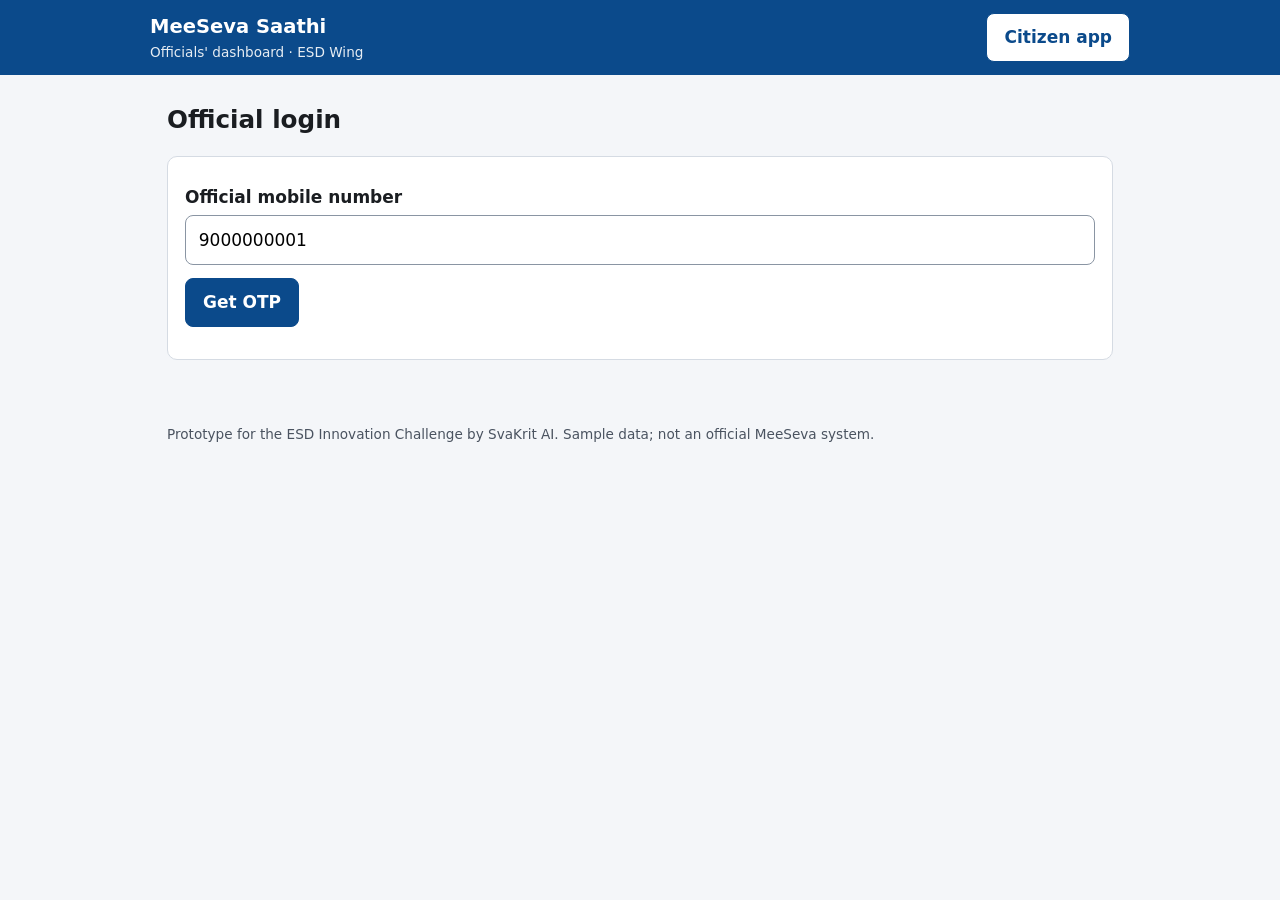
==== static/official.html @ 0a2b9148 "MeeSeva Saathi: AI-assisted multilingual guide to MeeSeva services (build stage) Citizen app (ask by" ====
<!doctype html>
<html lang="en">
<head>
  <meta charset="utf-8">
  <meta name="viewport" content="width=device-width, initial-scale=1">
  <title>MeeSeva Saathi – Officials' dashboard</title>
  <link rel="stylesheet" href="/static/styles.css">
</head>
<body>
  <a class="skip" href="#main">Skip to main content</a>
  <header class="top"><div class="top-row">
    <div class="brand"><b>MeeSeva Saathi</b><span>Officials' dashboard · ESD Wing</span></div>
    <div class="a11y"><a class="btn secondary" href="/">Citizen app</a><button id="logout" type="button" hidden>Log out</button></div>
  </div></header>
  <main id="main" tabindex="-1"></main>
  <footer>Prototype for the ESD Innovation Challenge by SvaKrit AI. Sample data; not an official MeeSeva system.</footer>
  <script src="/static/official.js"></script>
</body>
</html>
---- static/styles.css ----
/* MeeSeva Saathi: mobile-first, accessible (GIGW 3.0 / WCAG 2.1 AA intent), no external assets. */
:root {
  --primary: #0b4a8b; --primary-dark: #083766; --accent: #e8710a; --ok: #1b7f3b; --warn: #a15c00; --bad: #b3261e;
  --bg: #f4f6f9; --surface: #ffffff; --text: #1a1d21; --muted: #4a5360; --line: #d5dbe3; --focus: #ffbf47;
  --radius: 10px; --base: 17px;
}
html { font-size: var(--base); }
html.text-lg { --base: 20px; } html.text-xl { --base: 23px; }
html.contrast { --primary: #000; --primary-dark: #000; --accent: #000; --bg: #fff; --surface: #fff;
  --text: #000; --muted: #000; --line: #000; --ok: #000; --warn: #000; --bad: #000; }
html.contrast .btn { border: 2px solid #000; }
* { box-sizing: border-box; }
body { margin: 0; font-family: "Noto Sans", "Noto Sans Telugu", "Noto Sans Devanagari", "Noto Nastaliq Urdu",
  system-ui, -apple-system, "Segoe UI", Roboto, sans-serif; background: var(--bg); color: var(--text); line-height: 1.55; }
[dir="rtl"] body { font-family: "Noto Nastaliq Urdu", "Noto Naskh Arabic", system-ui, sans-serif; line-height: 1.9; }
a { color: var(--primary); }
:focus-visible { outline: 3px solid var(--focus); outline-offset: 2px; }
/* Off-screen vertically (not sideways) so right-to-left Urdu pages never gain a horizontal scrollbar. */
.skip { position: absolute; inset-inline-start: .5rem; top: 0; transform: translateY(-120%); background: var(--focus); color: #000; padding: .6rem 1rem; z-index: 10; }
.skip:focus { transform: none; }
html, body { overflow-x: hidden; }
.sr-only { position: absolute; width: 1px; height: 1px; overflow: hidden; clip: rect(0 0 0 0); white-space: nowrap; }

header.top { background: var(--primary); color: #fff; padding: .7rem 1rem; }
.top-row { display: flex; align-items: center; justify-content: space-between; gap: .75rem; max-width: 980px; margin: 0 auto; }
.brand { display: flex; flex-direction: column; } .brand b { font-size: 1.15rem; } .brand span { font-size: .8rem; opacity: .9; }
.a11y { display: flex; gap: .4rem; align-items: center; flex-wrap: wrap; }
.a11y select, .a11y button { font: inherit; font-size: .85rem; padding: .3rem .5rem; border-radius: 6px; border: 1px solid #fff6; background: #fff; color: #000; min-height: 36px; }
nav.main { background: var(--primary-dark); }
nav.main ul { display: flex; gap: .25rem; list-style: none; margin: 0 auto; padding: .25rem .5rem; max-width: 980px; overflow-x: auto; }
nav.main a { display: block; color: #fff; text-decoration: none; padding: .55rem .8rem; border-radius: 8px; white-space: nowrap; min-height: 44px; }
nav.main a[aria-current="page"] { background: #ffffff26; font-weight: 600; }
.badge { background: var(--accent); color: #fff; border-radius: 99px; padding: 0 .45rem; font-size: .75rem; margin-inline-start: .25rem; }

main { max-width: 980px; margin: 0 auto; padding: 1rem; }
h1 { font-size: 1.45rem; margin: .5rem 0 1rem; } h2 { font-size: 1.15rem; margin: 1.2rem 0 .5rem; }
.muted { color: var(--muted); font-size: .9rem; }
.card { background: var(--surface); border: 1px solid var(--line); border-radius: var(--radius); padding: 1rem; margin: .75rem 0; }
.btn { display: inline-flex; align-items: center; justify-content: center; gap: .4rem; font: inherit; font-weight: 600;
  padding: .6rem 1rem; min-height: 44px; border-radius: 8px; border: 1px solid var(--primary); background: var(--primary);
  color: #fff; cursor: pointer; text-decoration: none; }
.btn.secondary { background: var(--surface); color: var(--primary); }
.btn.danger { background: var(--surface); color: var(--bad); border-color: var(--bad); }
.btn:disabled { opacity: .55; cursor: not-allowed; }
.row { display: flex; gap: .5rem; flex-wrap: wrap; align-items: center; }
label { display: block; font-weight: 600; margin: .6rem 0 .25rem; }
input[type=text], input[type=tel], input[type=search], textarea, select.field {
  width: 100%; font: inherit; padding: .65rem .75rem; border: 1px solid #8a95a3; border-radius: 8px; background: #fff; color: #000; min-height: 44px; }

.chat { display: flex; flex-direction: column; gap: .6rem; margin: 1rem 0; }
.msg { max-width: 92%; padding: .7rem .9rem; border-radius: 12px; white-space: pre-line; }
.msg.user { align-self: flex-end; background: var(--primary); color: #fff; }
.msg.bot { align-self: flex-start; background: var(--surface); border: 1px solid var(--line); }
.composer { position: sticky; bottom: 0; background: var(--bg); padding: .5rem 0; display: grid; grid-template-columns: 1fr 1fr; gap: .5rem; border-top: 1px solid var(--line); }
.composer input { grid-column: 1 / -1; }
@media (min-width: 640px) { .composer { grid-template-columns: 1fr auto auto; } .composer input { grid-column: auto; } }
.svc-card h3 { margin: .2rem 0 .4rem; font-size: 1.05rem; }
.svc-card ul { margin: .3rem 0 .6rem; padding-inline-start: 1.2rem; }
.facts { display: flex; gap: 1rem; flex-wrap: wrap; font-size: .9rem; color: var(--muted); }
.chips { display: flex; gap: .4rem; flex-wrap: wrap; margin-top: .4rem; }
.chip { font: inherit; font-size: .9rem; padding: .4rem .75rem; border-radius: 99px; border: 1px solid var(--primary); background: var(--surface); color: var(--primary); cursor: pointer; min-height: 40px; }
.status { display: inline-block; padding: .15rem .6rem; border-radius: 99px; font-size: .8rem; font-weight: 700; background: #e6eef8; color: var(--primary); }
.status.approved { background: #e3f3e8; color: var(--ok); } .status.rejected { background: #fbe7e6; color: var(--bad); }
.status.needs_documents { background: #fdf0dc; color: var(--warn); }
.check { display: flex; gap: .6rem; align-items: center; padding: .5rem 0; border-bottom: 1px solid var(--line); }
.check input { width: 24px; height: 24px; flex-shrink: 0; }
.explain { background: #eef4fb; border-inline-start: 4px solid var(--primary); padding: .7rem .9rem; border-radius: 6px; }
.list-item { display: flex; justify-content: space-between; gap: .75rem; align-items: center; }
.toast { position: fixed; bottom: 1rem; left: 50%; transform: translateX(-50%); background: #1a1d21; color: #fff; padding: .7rem 1rem; border-radius: 8px; z-index: 20; }
footer { max-width: 980px; margin: 2rem auto 1rem; padding: 0 1rem; font-size: .8rem; color: var(--muted); }
table { width: 100%; border-collapse: collapse; font-size: .9rem; } th, td { text-align: start; padding: .45rem; border-bottom: 1px solid var(--line); vertical-align: top; }
.kpis { display: grid; grid-template-columns: repeat(auto-fit, minmax(160px, 1fr)); gap: .75rem; }
.kpi b { display: block; font-size: 1.6rem; }
.bar { height: 10px; background: var(--primary); border-radius: 5px; }
@media (prefers-reduced-motion: reduce) { * { transition: none !important; animation: none !important; } }
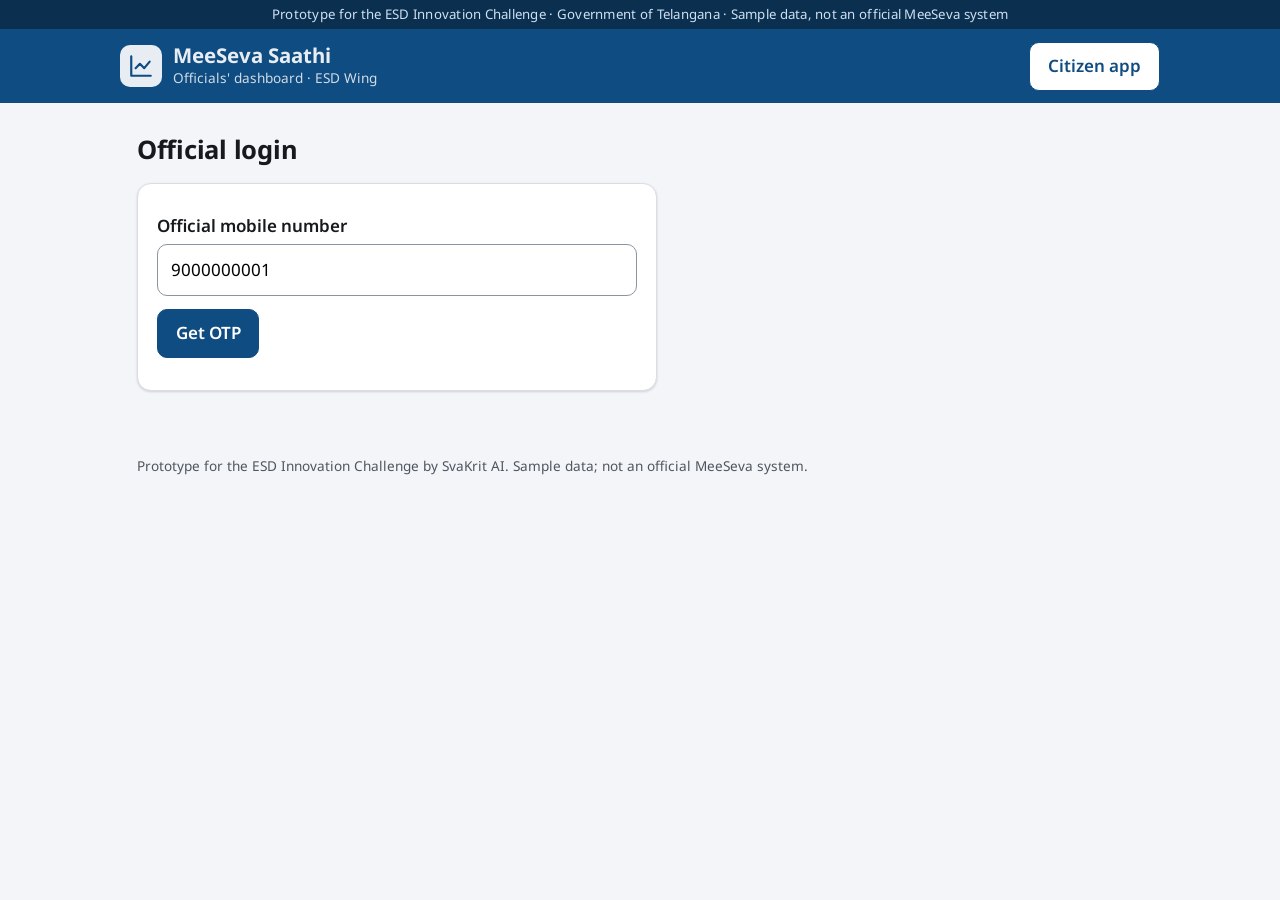
==== commit 379e4401: "Round 2: research-led catalogue, redesigned interface, demo data, Why Saathi page - Catalogue: 19 se" ====
--- a/static/official.html
+++ b/static/official.html
@@ -4,12 +4,20 @@
   <meta charset="utf-8">
   <meta name="viewport" content="width=device-width, initial-scale=1">
   <title>MeeSeva Saathi – Officials' dashboard</title>
+  <meta name="theme-color" content="#0f4c81">
+  <link rel="preconnect" href="https://fonts.googleapis.com">
+  <link rel="preconnect" href="https://fonts.gstatic.com" crossorigin>
+  <link rel="stylesheet" href="https://fonts.googleapis.com/css2?family=Noto+Sans:wght@400;600;700&family=Noto+Sans+Telugu:wght@400;600&family=Noto+Sans+Devanagari:wght@400;600&family=Noto+Naskh+Arabic:wght@400;600&display=swap">
   <link rel="stylesheet" href="/static/styles.css">
 </head>
 <body>
   <a class="skip" href="#main">Skip to main content</a>
+  <div class="gov-strip">Prototype for the ESD Innovation Challenge · Government of Telangana · Sample data, not an official MeeSeva system</div>
   <header class="top"><div class="top-row">
-    <div class="brand"><b>MeeSeva Saathi</b><span>Officials' dashboard · ESD Wing</span></div>
+    <a class="brand" href="/official" aria-label="Officials' dashboard home">
+      <span class="mark" aria-hidden="true"><svg viewBox="0 0 24 24" fill="none" stroke="currentColor" stroke-width="2" stroke-linecap="round" stroke-linejoin="round"><path d="M3 3v18h18"/><path d="M7 14l4-4 4 4 5-6"/></svg></span>
+      <span><b>MeeSeva Saathi</b><span>Officials' dashboard · ESD Wing</span></span>
+    </a>
     <div class="a11y"><a class="btn secondary" href="/">Citizen app</a><button id="logout" type="button" hidden>Log out</button></div>
   </div></header>
   <main id="main" tabindex="-1"></main>
--- a/static/styles.css
+++ b/static/styles.css
@@ -1,75 +1,133 @@
-/* MeeSeva Saathi: mobile-first, accessible (GIGW 3.0 / WCAG 2.1 AA intent), no external assets. */
+/* MeeSeva Saathi — mobile-first, GIGW 3.0 / WCAG 2.1 AA intent. Palette inspired by Telangana government sites. */
 :root {
-  --primary: #0b4a8b; --primary-dark: #083766; --accent: #e8710a; --ok: #1b7f3b; --warn: #a15c00; --bad: #b3261e;
-  --bg: #f4f6f9; --surface: #ffffff; --text: #1a1d21; --muted: #4a5360; --line: #d5dbe3; --focus: #ffbf47;
-  --radius: 10px; --base: 17px;
+  --primary: #0f4c81; --primary-dark: #0b3a63; --primary-soft: #e7eff8; --accent: #e07b00; --accent-soft: #fff1e0;
+  --ok: #1b7f3b; --ok-soft: #e4f4ea; --warn: #9a5b00; --warn-soft: #fff4de; --bad: #b3261e; --bad-soft: #fbe8e6;
+  --bg: #f3f5f8; --surface: #ffffff; --text: #16191d; --muted: #4e5660; --line: #d9dee6; --focus: #ffbf47;
+  --radius: 14px; --base: 17px; --shadow: 0 1px 2px rgba(16, 24, 40, .06), 0 1px 3px rgba(16, 24, 40, .1);
 }
-html { font-size: var(--base); }
+html { font-size: var(--base); scroll-behavior: smooth; }
 html.text-lg { --base: 20px; } html.text-xl { --base: 23px; }
-html.contrast { --primary: #000; --primary-dark: #000; --accent: #000; --bg: #fff; --surface: #fff;
-  --text: #000; --muted: #000; --line: #000; --ok: #000; --warn: #000; --bad: #000; }
-html.contrast .btn { border: 2px solid #000; }
+html.contrast { --primary: #000; --primary-dark: #000; --primary-soft: #fff; --accent: #000; --accent-soft: #fff; --bg: #fff;
+  --surface: #fff; --text: #000; --muted: #000; --line: #000; --ok: #000; --ok-soft: #fff; --warn: #000; --warn-soft: #fff;
+  --bad: #000; --bad-soft: #fff; --shadow: none; }
+html.contrast .btn, html.contrast .card, html.contrast .chip, html.contrast .tile { border: 2px solid #000; }
 * { box-sizing: border-box; }
-body { margin: 0; font-family: "Noto Sans", "Noto Sans Telugu", "Noto Sans Devanagari", "Noto Nastaliq Urdu",
-  system-ui, -apple-system, "Segoe UI", Roboto, sans-serif; background: var(--bg); color: var(--text); line-height: 1.55; }
-[dir="rtl"] body { font-family: "Noto Nastaliq Urdu", "Noto Naskh Arabic", system-ui, sans-serif; line-height: 1.9; }
+html, body { overflow-x: hidden; }
+body { margin: 0; font-family: "Noto Sans", "Noto Sans Telugu", "Noto Sans Devanagari", "Noto Naskh Arabic", system-ui, -apple-system,
+  "Segoe UI", Roboto, sans-serif; background: var(--bg); color: var(--text); line-height: 1.55; -webkit-font-smoothing: antialiased; }
+[dir="rtl"] body { font-family: "Noto Naskh Arabic", "Noto Sans", system-ui, sans-serif; line-height: 1.8; }
 a { color: var(--primary); }
 :focus-visible { outline: 3px solid var(--focus); outline-offset: 2px; }
-/* Off-screen vertically (not sideways) so right-to-left Urdu pages never gain a horizontal scrollbar. */
 .skip { position: absolute; inset-inline-start: .5rem; top: 0; transform: translateY(-120%); background: var(--focus); color: #000; padding: .6rem 1rem; z-index: 10; }
 .skip:focus { transform: none; }
-html, body { overflow-x: hidden; }
 .sr-only { position: absolute; width: 1px; height: 1px; overflow: hidden; clip: rect(0 0 0 0); white-space: nowrap; }
+svg.i { width: 1.25em; height: 1.25em; vertical-align: -.25em; fill: none; stroke: currentColor; stroke-width: 2; stroke-linecap: round; stroke-linejoin: round; flex-shrink: 0; }
 
-header.top { background: var(--primary); color: #fff; padding: .7rem 1rem; }
-.top-row { display: flex; align-items: center; justify-content: space-between; gap: .75rem; max-width: 980px; margin: 0 auto; }
-.brand { display: flex; flex-direction: column; } .brand b { font-size: 1.15rem; } .brand span { font-size: .8rem; opacity: .9; }
-.a11y { display: flex; gap: .4rem; align-items: center; flex-wrap: wrap; }
-.a11y select, .a11y button { font: inherit; font-size: .85rem; padding: .3rem .5rem; border-radius: 6px; border: 1px solid #fff6; background: #fff; color: #000; min-height: 36px; }
-nav.main { background: var(--primary-dark); }
-nav.main ul { display: flex; gap: .25rem; list-style: none; margin: 0 auto; padding: .25rem .5rem; max-width: 980px; overflow-x: auto; }
-nav.main a { display: block; color: #fff; text-decoration: none; padding: .55rem .8rem; border-radius: 8px; white-space: nowrap; min-height: 44px; }
-nav.main a[aria-current="page"] { background: #ffffff26; font-weight: 600; }
-.badge { background: var(--accent); color: #fff; border-radius: 99px; padding: 0 .45rem; font-size: .75rem; margin-inline-start: .25rem; }
+/* header */
+.gov-strip { background: #0b2f4f; color: #cfe0f3; font-size: .78rem; padding: .25rem 1rem; text-align: center; letter-spacing: .02em; }
+header.top { background: var(--primary); color: #fff; padding: .75rem 1rem; }
+.top-row { display: flex; align-items: center; justify-content: space-between; gap: .75rem; max-width: 1040px; margin: 0 auto; }
+.brand { display: flex; align-items: center; gap: .65rem; text-decoration: none; color: #fff; }
+.brand .mark { width: 42px; height: 42px; border-radius: 10px; background: #fff; display: grid; place-items: center; color: var(--primary); flex-shrink: 0; }
+.brand .mark svg { width: 26px; height: 26px; }
+.brand b { font-size: 1.2rem; display: block; line-height: 1.15; } .brand span { font-size: .8rem; opacity: .9; display: block; }
+.a11y { display: flex; gap: .4rem; align-items: center; flex-wrap: wrap; justify-content: flex-end; }
+.a11y select, .a11y button { font: inherit; font-size: .85rem; padding: .35rem .6rem; border-radius: 8px; border: 1px solid #ffffff55; background: #ffffff; color: #0b2f4f; min-height: 38px; cursor: pointer; }
+.a11y button[aria-pressed="true"] { background: var(--focus); }
+nav.main { background: var(--surface); border-bottom: 1px solid var(--line); position: sticky; top: 0; z-index: 5; }
+nav.main ul { display: flex; gap: .15rem; list-style: none; margin: 0 auto; padding: .3rem .5rem; max-width: 1040px; overflow-x: auto; scrollbar-width: none; }
+nav.main a { display: flex; align-items: center; gap: .4rem; color: var(--muted); text-decoration: none; padding: .55rem .8rem; border-radius: 10px; white-space: nowrap; min-height: 44px; font-weight: 500; }
+nav.main a[aria-current="page"] { background: var(--primary-soft); color: var(--primary); font-weight: 700; }
+.badge { background: var(--accent); color: #fff; border-radius: 99px; padding: 0 .45rem; font-size: .75rem; margin-inline-start: .25rem; font-weight: 700; }
 
-main { max-width: 980px; margin: 0 auto; padding: 1rem; }
-h1 { font-size: 1.45rem; margin: .5rem 0 1rem; } h2 { font-size: 1.15rem; margin: 1.2rem 0 .5rem; }
-.muted { color: var(--muted); font-size: .9rem; }
-.card { background: var(--surface); border: 1px solid var(--line); border-radius: var(--radius); padding: 1rem; margin: .75rem 0; }
-.btn { display: inline-flex; align-items: center; justify-content: center; gap: .4rem; font: inherit; font-weight: 600;
-  padding: .6rem 1rem; min-height: 44px; border-radius: 8px; border: 1px solid var(--primary); background: var(--primary);
-  color: #fff; cursor: pointer; text-decoration: none; }
-.btn.secondary { background: var(--surface); color: var(--primary); }
+main { max-width: 1040px; margin: 0 auto; padding: 1rem; }
+h1 { font-size: 1.5rem; margin: .6rem 0 .5rem; letter-spacing: -.01em; } h2 { font-size: 1.15rem; margin: 1.3rem 0 .6rem; } h3 { margin: 0 0 .4rem; }
+.muted { color: var(--muted); font-size: .92rem; }
+.card { background: var(--surface); border: 1px solid var(--line); border-radius: var(--radius); padding: 1rem 1.1rem; margin: .75rem 0; box-shadow: var(--shadow); }
+.btn { display: inline-flex; align-items: center; justify-content: center; gap: .45rem; font: inherit; font-weight: 600; padding: .6rem 1.05rem; min-height: 46px;
+  border-radius: 10px; border: 1px solid var(--primary); background: var(--primary); color: #fff; cursor: pointer; text-decoration: none; transition: background .15s; }
+.btn:hover { background: var(--primary-dark); }
+.btn.secondary { background: var(--surface); color: var(--primary); } .btn.secondary:hover { background: var(--primary-soft); }
+.btn.accent { background: var(--accent); border-color: var(--accent); } .btn.accent:hover { background: #c56c00; }
 .btn.danger { background: var(--surface); color: var(--bad); border-color: var(--bad); }
-.btn:disabled { opacity: .55; cursor: not-allowed; }
+.btn:disabled { opacity: .5; cursor: not-allowed; }
 .row { display: flex; gap: .5rem; flex-wrap: wrap; align-items: center; }
-label { display: block; font-weight: 600; margin: .6rem 0 .25rem; }
-input[type=text], input[type=tel], input[type=search], textarea, select.field {
-  width: 100%; font: inherit; padding: .65rem .75rem; border: 1px solid #8a95a3; border-radius: 8px; background: #fff; color: #000; min-height: 44px; }
+label { display: block; font-weight: 600; margin: .7rem 0 .3rem; }
+input[type=text], input[type=tel], input[type=search], textarea, select.field { width: 100%; font: inherit; padding: .7rem .8rem; border: 1.5px solid #8a95a3; border-radius: 10px; background: #fff; color: #000; min-height: 46px; }
+input:focus-visible, select.field:focus-visible { border-color: var(--primary); }
 
-.chat { display: flex; flex-direction: column; gap: .6rem; margin: 1rem 0; }
-.msg { max-width: 92%; padding: .7rem .9rem; border-radius: 12px; white-space: pre-line; }
-.msg.user { align-self: flex-end; background: var(--primary); color: #fff; }
-.msg.bot { align-self: flex-start; background: var(--surface); border: 1px solid var(--line); }
-.composer { position: sticky; bottom: 0; background: var(--bg); padding: .5rem 0; display: grid; grid-template-columns: 1fr 1fr; gap: .5rem; border-top: 1px solid var(--line); }
+/* home */
+.hero { background: linear-gradient(135deg, var(--primary) 0%, #1565a8 100%); color: #fff; border-radius: 18px; padding: 1.4rem 1.25rem; margin: .5rem 0 1rem; box-shadow: var(--shadow); }
+html.contrast .hero { background: #000; }
+.hero h1 { color: #fff; font-size: 1.55rem; margin: 0 0 .4rem; } .hero p { margin: 0 0 1rem; opacity: .95; }
+.hero .composer { position: static; background: transparent; padding: 0; border: 0; }
+.hero input { border-color: transparent; }
+.tiles { display: grid; grid-template-columns: repeat(2, 1fr); gap: .65rem; }
+@media (min-width: 560px) { .tiles { grid-template-columns: repeat(3, 1fr); } } @media (min-width: 900px) { .tiles { grid-template-columns: repeat(4, 1fr); } }
+.tile { display: flex; flex-direction: column; gap: .35rem; background: var(--surface); border: 1px solid var(--line); border-radius: var(--radius); padding: .9rem; text-decoration: none; color: var(--text); min-height: 96px; box-shadow: var(--shadow); font: inherit; text-align: start; cursor: pointer; }
+.tile:hover { border-color: var(--primary); } .tile .ic { color: var(--primary); } .tile b { font-size: .98rem; line-height: 1.25; } .tile small { color: var(--muted); }
+.steps { display: grid; grid-template-columns: repeat(3, 1fr); gap: .6rem; }
+.steps div { background: var(--primary-soft); border-radius: 12px; padding: .8rem; font-size: .92rem; } .steps b { display: block; color: var(--primary); margin-bottom: .2rem; }
+@media (max-width: 480px) { .steps { grid-template-columns: 1fr; } }
+
+/* chat */
+.chat { display: flex; flex-direction: column; gap: .7rem; margin: 1rem 0; }
+.msg { max-width: 94%; padding: .75rem .95rem; border-radius: 16px; white-space: pre-line; }
+.msg.user { align-self: flex-end; background: var(--primary); color: #fff; border-end-end-radius: 4px; }
+.msg.bot { align-self: flex-start; background: var(--surface); border: 1px solid var(--line); border-end-start-radius: 4px; box-shadow: var(--shadow); }
+.msg.bot .who { display: flex; align-items: center; gap: .4rem; font-size: .8rem; color: var(--muted); margin-bottom: .3rem; font-weight: 600; }
+.msg.bot .who .av { width: 22px; height: 22px; border-radius: 50%; background: var(--primary); color: #fff; display: grid; place-items: center; font-size: .7rem; }
+.src { font-size: .72rem; color: var(--muted); margin-inline-start: auto; font-weight: 400; }
+.composer { position: sticky; bottom: 0; background: var(--bg); padding: .6rem 0; display: grid; grid-template-columns: 1fr 1fr; gap: .5rem; border-top: 1px solid var(--line); }
 .composer input { grid-column: 1 / -1; }
 @media (min-width: 640px) { .composer { grid-template-columns: 1fr auto auto; } .composer input { grid-column: auto; } }
-.svc-card h3 { margin: .2rem 0 .4rem; font-size: 1.05rem; }
-.svc-card ul { margin: .3rem 0 .6rem; padding-inline-start: 1.2rem; }
-.facts { display: flex; gap: 1rem; flex-wrap: wrap; font-size: .9rem; color: var(--muted); }
-.chips { display: flex; gap: .4rem; flex-wrap: wrap; margin-top: .4rem; }
-.chip { font: inherit; font-size: .9rem; padding: .4rem .75rem; border-radius: 99px; border: 1px solid var(--primary); background: var(--surface); color: var(--primary); cursor: pointer; min-height: 40px; }
-.status { display: inline-block; padding: .15rem .6rem; border-radius: 99px; font-size: .8rem; font-weight: 700; background: #e6eef8; color: var(--primary); }
-.status.approved { background: #e3f3e8; color: var(--ok); } .status.rejected { background: #fbe7e6; color: var(--bad); }
-.status.needs_documents { background: #fdf0dc; color: var(--warn); }
-.check { display: flex; gap: .6rem; align-items: center; padding: .5rem 0; border-bottom: 1px solid var(--line); }
-.check input { width: 24px; height: 24px; flex-shrink: 0; }
-.explain { background: #eef4fb; border-inline-start: 4px solid var(--primary); padding: .7rem .9rem; border-radius: 6px; }
+.chips { display: flex; gap: .45rem; flex-wrap: wrap; margin-top: .5rem; }
+.chip { font: inherit; font-size: .9rem; padding: .45rem .8rem; border-radius: 99px; border: 1px solid var(--primary); background: var(--surface); color: var(--primary); cursor: pointer; min-height: 40px; }
+.chip:hover { background: var(--primary-soft); }
+
+/* service card */
+.svc-card { border-inline-start: 4px solid var(--primary); }
+.svc-card .dept { font-size: .8rem; color: var(--muted); text-transform: uppercase; letter-spacing: .04em; }
+.facts { display: grid; grid-template-columns: repeat(3, 1fr); gap: .5rem; margin: .7rem 0; }
+.facts div { background: var(--primary-soft); border-radius: 10px; padding: .55rem .6rem; font-size: .85rem; color: var(--muted); }
+.facts b { display: block; color: var(--text); font-size: 1.05rem; }
+.doclist { list-style: none; padding: 0; margin: .4rem 0 .8rem; }
+.doclist li { display: flex; gap: .5rem; align-items: flex-start; padding: .35rem 0; border-bottom: 1px dashed var(--line); }
+.doclist li svg { color: var(--ok); margin-top: .2rem; }
+.note { background: var(--accent-soft); border-inline-start: 3px solid var(--accent); padding: .5rem .7rem; border-radius: 8px; font-size: .85rem; color: var(--warn); }
+
+/* applications */
+.status { display: inline-block; padding: .2rem .65rem; border-radius: 99px; font-size: .8rem; font-weight: 700; background: var(--primary-soft); color: var(--primary); }
+.status.approved { background: var(--ok-soft); color: var(--ok); } .status.rejected { background: var(--bad-soft); color: var(--bad); }
+.status.needs_documents { background: var(--warn-soft); color: var(--warn); }
+.timeline { display: flex; gap: 0; margin: .6rem 0 1rem; counter-reset: step; }
+.timeline div { flex: 1; text-align: center; font-size: .78rem; color: var(--muted); position: relative; padding-top: 1.6rem; }
+.timeline div::before { counter-increment: step; content: counter(step); position: absolute; top: 0; left: 50%; transform: translateX(-50%); width: 24px; height: 24px; border-radius: 50%; background: var(--line); color: var(--text); font-weight: 700; font-size: .75rem; display: grid; place-items: center; z-index: 1; }
+.timeline div::after { content: ""; position: absolute; top: 11px; left: 50%; width: 100%; height: 3px; background: var(--line); }
+.timeline div:last-child::after { display: none; }
+.timeline div.done::before, .timeline div.done::after { background: var(--ok); color: #fff; }
+.timeline div.now::before { background: var(--primary); color: #fff; box-shadow: 0 0 0 4px var(--primary-soft); }
+.timeline div.now { color: var(--primary); font-weight: 700; }
+.timeline div.bad::before { background: var(--bad); color: #fff; }
+.check { display: flex; gap: .7rem; align-items: center; padding: .6rem 0; border-bottom: 1px solid var(--line); }
+.check input { width: 26px; height: 26px; flex-shrink: 0; accent-color: var(--primary); }
+.explain { background: var(--primary-soft); border-inline-start: 4px solid var(--primary); padding: .8rem 1rem; border-radius: 10px; }
 .list-item { display: flex; justify-content: space-between; gap: .75rem; align-items: center; }
-.toast { position: fixed; bottom: 1rem; left: 50%; transform: translateX(-50%); background: #1a1d21; color: #fff; padding: .7rem 1rem; border-radius: 8px; z-index: 20; }
-footer { max-width: 980px; margin: 2rem auto 1rem; padding: 0 1rem; font-size: .8rem; color: var(--muted); }
-table { width: 100%; border-collapse: collapse; font-size: .9rem; } th, td { text-align: start; padding: .45rem; border-bottom: 1px solid var(--line); vertical-align: top; }
-.kpis { display: grid; grid-template-columns: repeat(auto-fit, minmax(160px, 1fr)); gap: .75rem; }
-.kpi b { display: block; font-size: 1.6rem; }
-.bar { height: 10px; background: var(--primary); border-radius: 5px; }
-@media (prefers-reduced-motion: reduce) { * { transition: none !important; animation: none !important; } }
+.progress { height: 8px; background: var(--line); border-radius: 4px; overflow: hidden; margin: .4rem 0; } .progress i { display: block; height: 100%; background: var(--ok); }
+.toast { position: fixed; bottom: 1rem; left: 50%; transform: translateX(-50%); background: #16191d; color: #fff; padding: .75rem 1.1rem; border-radius: 10px; z-index: 20; max-width: 92vw; }
+footer { max-width: 1040px; margin: 2rem auto 1rem; padding: 0 1rem; font-size: .8rem; color: var(--muted); }
+
+/* dashboard */
+table { width: 100%; border-collapse: collapse; font-size: .9rem; } th, td { text-align: start; padding: .5rem .45rem; border-bottom: 1px solid var(--line); vertical-align: top; }
+th { color: var(--muted); font-size: .8rem; text-transform: uppercase; letter-spacing: .04em; }
+.kpis { display: grid; grid-template-columns: repeat(auto-fit, minmax(170px, 1fr)); gap: .75rem; }
+.kpi { display: flex; gap: .7rem; align-items: center; } .kpi .ic { width: 42px; height: 42px; border-radius: 10px; background: var(--primary-soft); color: var(--primary); display: grid; place-items: center; flex-shrink: 0; }
+.kpi b { display: block; font-size: 1.55rem; line-height: 1.1; } .kpi span { font-size: .82rem; color: var(--muted); }
+.bar { height: 10px; background: var(--primary); border-radius: 5px; min-width: 4px; }
+.grid2 { display: grid; grid-template-columns: 1fr; gap: .75rem; } @media (min-width: 800px) { .grid2 { grid-template-columns: 1fr 1fr; } }
+.grid2 .card { margin: 0; }
+.pill { display: inline-block; padding: .1rem .5rem; border-radius: 99px; font-size: .78rem; font-weight: 600; }
+.pill.negative { background: var(--bad-soft); color: var(--bad); } .pill.positive { background: var(--ok-soft); color: var(--ok); } .pill.neutral { background: var(--primary-soft); color: var(--primary); }
+.stat-note { font-size: .8rem; color: var(--muted); }
+@media (prefers-reduced-motion: reduce) { * { transition: none !important; animation: none !important; scroll-behavior: auto !important; } }
+@media print { header.top, nav.main, .composer, .a11y, .gov-strip { display: none; } }
